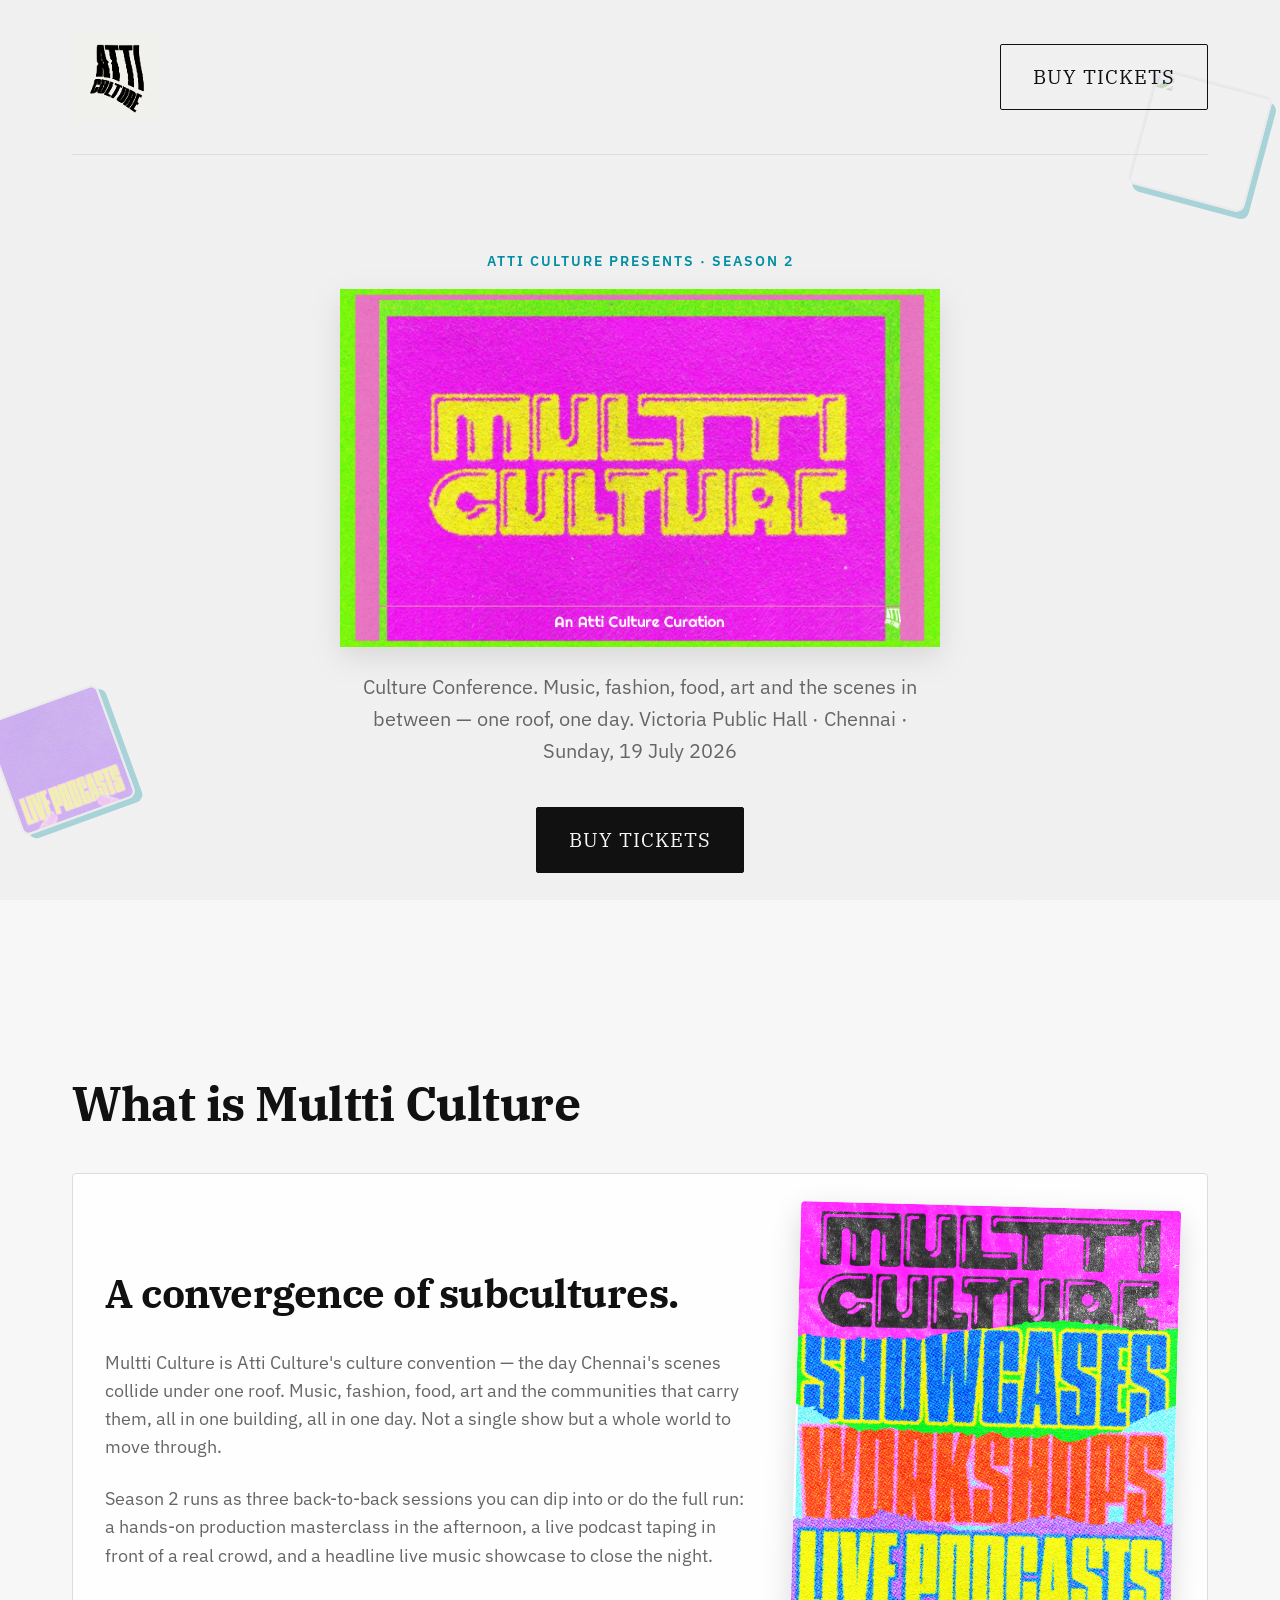
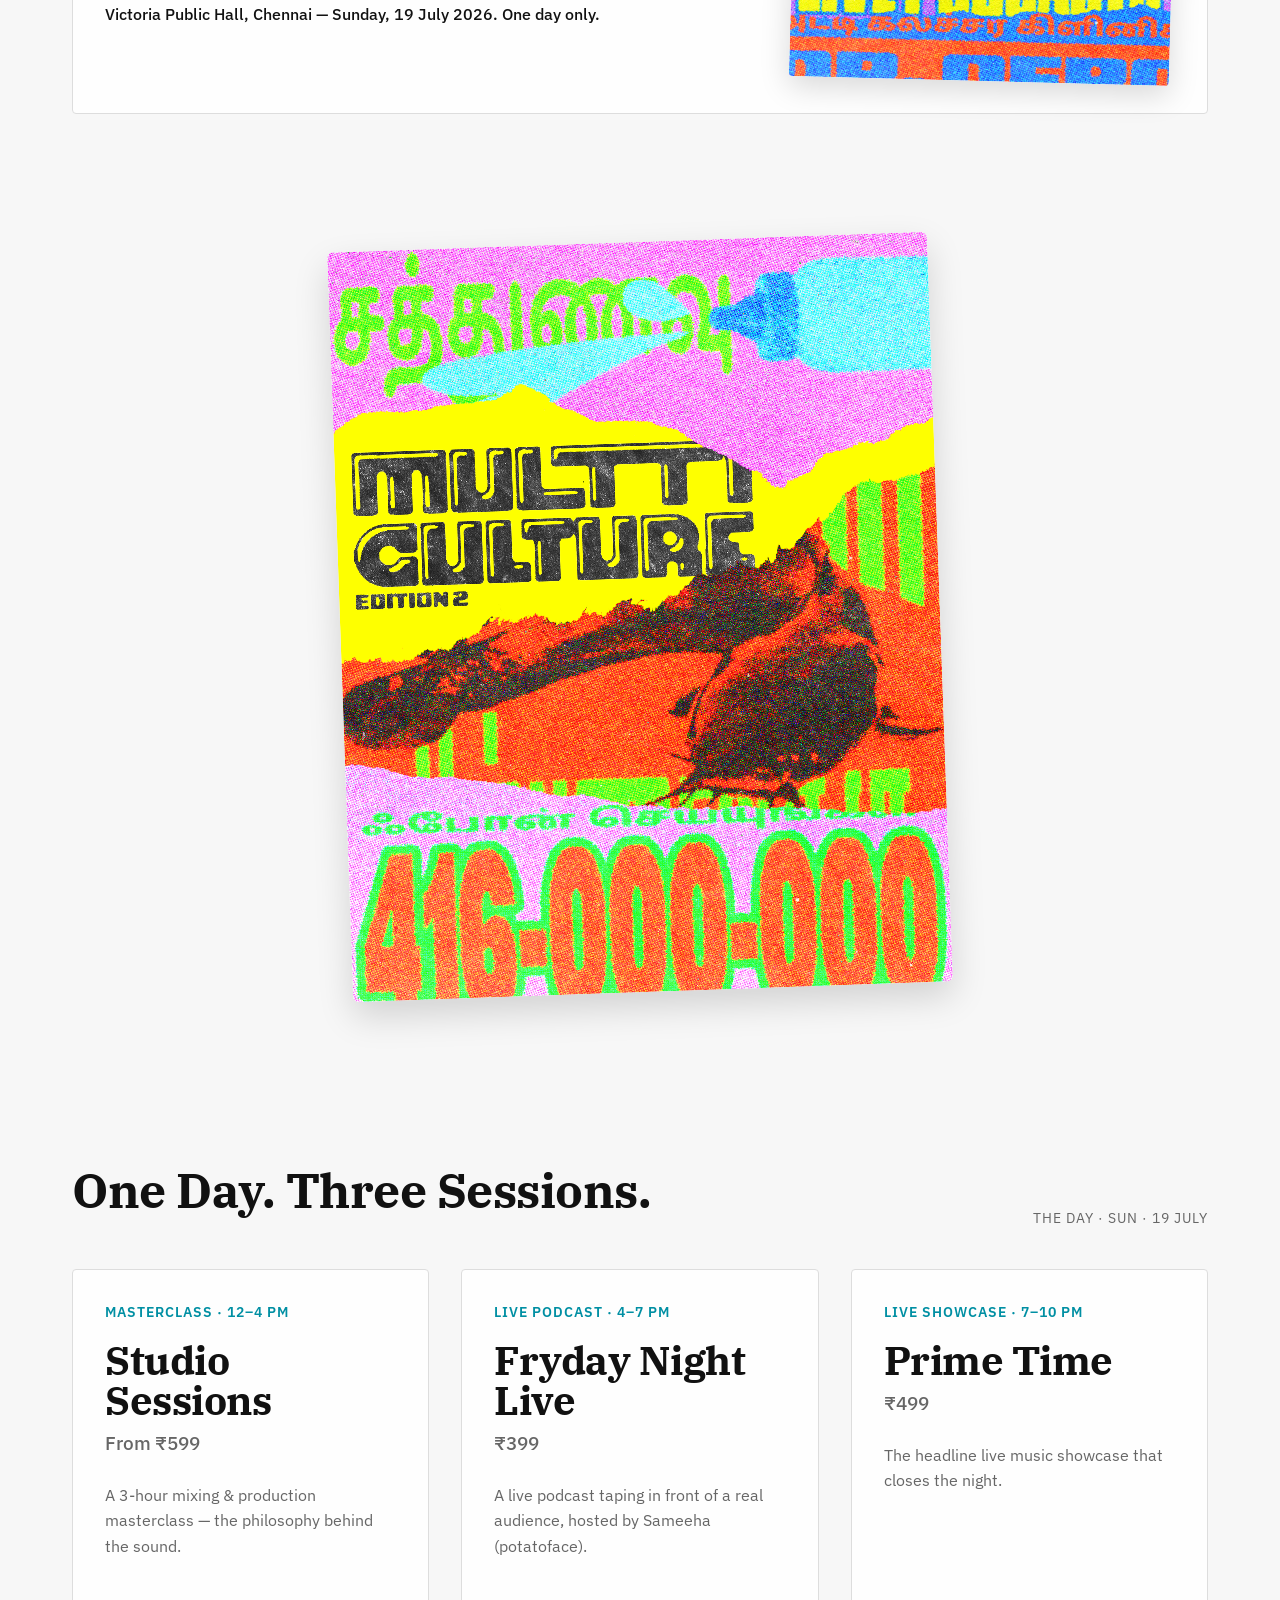
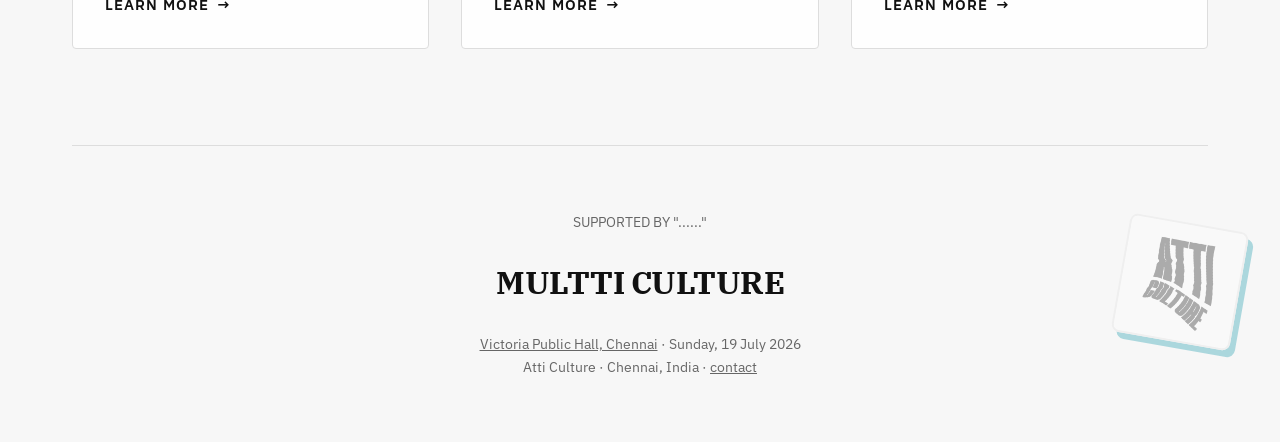
==== index.html @ b4819c25 "Initial commit: Complete Multti Culture site" ====
<!DOCTYPE html>
<html lang="en">
<head>
  <meta charset="UTF-8">
  <meta name="viewport" content="width=device-width, initial-scale=1.0">
  <title>Multti Culture — Victoria Public Hall, Sunday 19 July</title>
  <link rel="stylesheet" href="styles.css">
</head>
<body>
  
  <div class="container">
    <!-- Decorative Stickers -->
    <img src="kelithee.png" class="sticker" style="top: 80px; right: -20px; transform: rotate(15deg);">
    <img src="podcast.png" class="sticker" style="top: 700px; left: -40px; transform: rotate(-20deg);">
    <img src="atti.jpg" class="sticker" style="bottom: 100px; right: 0px; transform: rotate(10deg);">
    
    <header>
      <a href="index.html" class="logo"><img src="atti.jpg" alt="Atti Culture Logo" class="header-logo-img"></a>
      <a href="tickets.html" class="btn btn-outline">Buy Tickets</a>
    </header>

    <section class="hero">
      <div class="label">Atti Culture presents · Season 2</div>
      <img src="logomullti.png" alt="Multti Culture Logo" class="hero-logo">
      <p>Culture Conference. Music, fashion, food, art and the scenes in between — one roof, one day. Victoria Public Hall · Chennai · Sunday, 19 July 2026</p>
      <div>
        <a href="tickets.html" class="btn">Buy Tickets</a>
      </div>
    </section>

    <section>
      <h2 style="font-size: 3rem; margin-bottom: 2rem;">What is Multti Culture</h2>
      <div class="content-block with-poster">
        <div class="content-text">
          <h3 style="font-size: 2.5rem; margin-bottom: 1.5rem;">A convergence of subcultures.</h3>
          <div style="max-width: 800px; color: var(--text-muted);">
            <p style="margin-bottom: 1.5rem; font-size: 1.1rem;">Multti Culture is Atti Culture's culture convention — the day Chennai's scenes collide under one roof. Music, fashion, food, art and the communities that carry them, all in one building, all in one day. Not a single show but a whole world to move through.</p>
            <p style="margin-bottom: 2rem; font-size: 1.1rem;">Season 2 runs as three back-to-back sessions you can dip into or do the full run: a hands-on production masterclass in the afternoon, a live podcast taping in front of a real crowd, and a headline live music showcase to close the night.</p>
            <p style="color: var(--text-main); font-weight: 500;">Victoria Public Hall, Chennai — Sunday, 19 July 2026. One day only.</p>
          </div>
        </div>
        <div class="content-image">
          <img src="multiposter.png" alt="Multti Culture Poster" class="poster-img">
        </div>
      </div>
    </section>

    <!-- Visual Break with poster2 -->
    <section class="visual-break" style="display: flex; justify-content: center; padding: 2rem 0 4rem 0; position: relative;">
      <img src="poster2.png" alt="Multti Culture Vibes" class="poster2-img">
    </section>

    <section>
      <div style="display: flex; justify-content: space-between; align-items: flex-end; margin-bottom: 2.5rem;">
        <h2 style="font-size: 3rem; margin-bottom: 0;">One Day. Three Sessions.</h2>
        <span style="color: var(--text-muted); font-size: 0.9rem; text-transform: uppercase; letter-spacing: 1px;">The day · Sun · 19 July</span>
      </div>
      
      <div class="grid">
        <a href="sessions/studio-sessions.html" class="card session-card">
          <div class="time">Masterclass · 12–4 PM</div>
          <h3>Studio Sessions</h3>
          <div class="price">From ₹599</div>
          <p>A 3-hour mixing & production masterclass — the philosophy behind the sound.</p>
          <div class="link-text">Learn more</div>
        </a>

        <a href="sessions/fryday-night-live.html" class="card session-card">
          <div class="time">Live Podcast · 4–7 PM</div>
          <h3>Fryday Night Live</h3>
          <div class="price">₹399</div>
          <p>A live podcast taping in front of a real audience, hosted by Sameeha (potatoface).</p>
          <div class="link-text">Learn more</div>
        </a>

        <a href="sessions/prime-time.html" class="card session-card">
          <div class="time">Live Showcase · 7–10 PM</div>
          <h3>Prime Time</h3>
          <div class="price">₹499</div>
          <p>The headline live music showcase that closes the night.</p>
          <div class="link-text">Learn more</div>
        </a>
      </div>
    </section>

    <footer>
      <p>SUPPORTED BY "......"</p>
      <h2>MULTTI CULTURE</h2>
      <p><a href="https://maps.app.goo.gl/ZxgMR3MNEGGQnphd8?g_st=aw" target="_blank" rel="noopener noreferrer" style="color: inherit; text-decoration: underline;">Victoria Public Hall, Chennai</a> · Sunday, 19 July 2026</p>
      <p>Atti Culture · Chennai, India · <a href="mailto:rohith.abraham@gmail.com" style="text-decoration: underline;">contact</a></p>
    </footer>
  </div>

</body>
</html>
---- styles.css ----
@import url('https://fonts.googleapis.com/css2?family=IBM+Plex+Sans:wght@400;500;600;700;800&family=IBM+Plex+Serif:wght@400;500;600;700&display=swap');

:root {
  --bg-color: #f7f7f7;
  --bg-card: rgba(255, 255, 255, 0.85);
  --text-main: #111111;
  --text-muted: #666666;
  --border-color: #dddddd;
  --border-hover: #aaaaaa;
  
  --accent-primary: #e63e00;
  --accent-secondary: #008fa3;
  /* Use the uploaded background image (placed at project root as `bg.png`) */
  --bg-texture: 'bg.png';
  
  --font-header: 'IBM Plex Serif', serif;
  --font-body: 'IBM Plex Sans', sans-serif;
}

* {
  margin: 0;
  padding: 0;
  box-sizing: border-box;
}

body {
  background-color: var(--bg-color);
  color: var(--text-main);
  font-family: var(--font-body);
  font-weight: 400;
  line-height: 1.6;
  -webkit-font-smoothing: antialiased;
    /* textured site-wide background with a light color blend for readability
      Uses the `bg.png` file you added at the project root */
    background-image: linear-gradient(rgba(247,247,247,0.85), rgba(247,247,247,0.85)), url('bg.png');
    background-size: cover;
    background-position: center center;
    background-attachment: fixed;
    background-repeat: no-repeat;
    /* multiply blending so dark details of texture show subtly behind content */
    background-blend-mode: multiply;
}

a {
  color: inherit;
  text-decoration: none;
  transition: color 0.2s ease;
}

a:hover {
  color: var(--text-muted);
}

@keyframes text-glitch {
  0%, 100% { text-shadow: none; }
  33% { text-shadow: 2px 2px 0px rgba(230, 62, 0, 0.3); }
  66% { text-shadow: -2px -2px 0px rgba(0, 143, 163, 0.3); }
}

h1, h2, h3, h4, h5, h6 {
  font-family: var(--font-header);
  font-weight: 700;
  letter-spacing: -0.5px;
  text-transform: none;
  margin-bottom: 0.5rem;
  animation: text-glitch 4s infinite ease-in-out;
}

/* Layout Utilities */
.container {
  max-width: 1200px;
  margin: 0 auto;
  padding: 0 2rem;
  position: relative;
}

section {
  padding: 6rem 0;
}

/* Crisp Card Style */
.card {
  background: var(--bg-card);
  border: 1px solid var(--border-color);
  border-radius: 4px;
  padding: 2rem;
  transition: all 0.3s cubic-bezier(0.175, 0.885, 0.32, 1.275);
}

.card:hover {
  border-color: var(--accent-primary);
  transform: translateY(-6px) rotate(1.5deg);
  box-shadow: -4px 4px 0px var(--accent-secondary), 4px -4px 0px rgba(230, 62, 0, 0.5);
}

/* Buttons */
@keyframes funky-wobble {
  0%, 100% { transform: rotate(0deg) scale(1); }
  25% { transform: rotate(-2deg) scale(1.02); }
  75% { transform: rotate(2deg) scale(1.02); }
}

.btn {
  display: inline-block;
  padding: 1rem 2rem;
  font-family: var(--font-header);
  font-size: 1.25rem;
  color: var(--bg-color);
  background: var(--text-main);
  border: 1px solid var(--text-main);
  border-radius: 2px;
  cursor: pointer;
  text-transform: uppercase;
  letter-spacing: 1px;
  transition: all 0.3s cubic-bezier(0.175, 0.885, 0.32, 1.275);
  animation: funky-wobble 4s infinite ease-in-out;
}

.btn:hover {
  background: transparent;
  color: var(--text-main);
}

.btn-outline {
  background: transparent;
  color: var(--text-main);
}

.btn-outline:hover {
  background: var(--text-main);
  color: var(--bg-color);
}

/* Header / Nav */
header {
  padding: 2rem 0;
  display: flex;
  justify-content: space-between;
  align-items: center;
  border-bottom: 1px solid var(--border-color);
}

.logo {
  display: inline-block;
  transition: transform 0.3s cubic-bezier(0.175, 0.885, 0.32, 1.275);
}

.logo:hover {
  transform: scale(1.05) rotate(-2deg);
}

.header-logo-img {
  height: 90px;
  width: auto;
  display: block;
  mix-blend-mode: multiply;
  filter: contrast(1.1) sepia(0.2) hue-rotate(-5deg);
  border-radius: 4px;
}

/* Hero Section */
.hero {
  min-height: 70vh;
  display: flex;
  flex-direction: column;
  justify-content: center;
  align-items: center;
  text-align: center;
}

.hero .label {
  color: var(--accent-secondary);
  font-family: var(--font-body);
  font-weight: 600;
  font-size: 0.85rem;
  text-transform: uppercase;
  letter-spacing: 2px;
  margin-bottom: 1rem;
}

@keyframes float {
  0% { transform: translateY(0px); }
  50% { transform: translateY(-12px); }
  100% { transform: translateY(0px); }
}

.hero-logo {
  max-width: 100%;
  width: 600px;
  height: auto;
  margin-bottom: 1.5rem;
  animation: float 4s ease-in-out infinite;
  filter: drop-shadow(0 10px 15px rgba(0, 0, 0, 0.1));
}

.hero p {
  font-size: 1.25rem;
  color: var(--text-muted);
  max-width: 600px;
  margin-bottom: 2.5rem;
}

/* Grid Layouts */
.grid {
  display: grid;
  grid-template-columns: repeat(auto-fit, minmax(320px, 1fr));
  gap: 2rem;
}

/* Session Cards */
.session-card {
  display: flex;
  flex-direction: column;
  height: 100%;
}

.session-card .time {
  font-size: 0.85rem;
  font-weight: 600;
  color: var(--accent-secondary);
  margin-bottom: 1rem;
  text-transform: uppercase;
  letter-spacing: 1px;
}

.session-card h3 {
  font-size: 2.5rem;
  line-height: 1;
}

.session-card .price {
  font-size: 1.2rem;
  font-weight: 500;
  margin-bottom: 1.5rem;
  color: var(--text-muted);
}

.session-card p {
  color: var(--text-muted);
  margin-bottom: 2rem;
  flex-grow: 1;
}

.link-text {
  color: var(--text-main);
  font-weight: 600;
  font-size: 0.95rem;
  text-transform: uppercase;
  letter-spacing: 1px;
  display: flex;
  align-items: center;
  gap: 0.5rem;
}

.link-text::after {
  content: '→';
  transition: transform 0.2s ease;
}

.session-card:hover .link-text::after {
  transform: translateX(4px);
}

/* Forms */
.form-group {
  margin-bottom: 1.5rem;
}

.form-group label {
  display: block;
  margin-bottom: 0.5rem;
  font-size: 0.9rem;
  font-weight: 500;
  color: var(--text-muted);
}

.form-group input {
  width: 100%;
  padding: 1rem;
  background: var(--bg-color);
  border: 1px solid var(--border-color);
  border-radius: 2px;
  color: var(--text-main);
  font-family: var(--font-body);
}

.form-group input:focus {
  outline: none;
  border-color: var(--text-main);
}

.ticket-option {
  cursor: pointer;
}

.ticket-option.selected {
  border-color: var(--accent-primary);
  background: rgba(255, 69, 0, 0.05);
}

/* General Layout Blocks */
.content-block {
  background: var(--bg-card);
  border: 1px solid var(--border-color);
  padding: 2rem;
  border-radius: 4px;
}

.content-block.with-poster {
  display: flex;
  flex-direction: column;
  gap: 2rem;
}

@media (min-width: 768px) {
  .content-block.with-poster {
    flex-direction: row;
    align-items: center;
    gap: 3rem;
  }
}

.content-text {
  flex: 1;
}

.content-image {
  flex-shrink: 0;
  display: flex;
  justify-content: center;
  align-items: center;
}

.poster-img {
  width: 100%;
  max-width: 380px;
  border-radius: 4px;
  box-shadow: 0 10px 30px rgba(0,0,0,0.15);
  transform: rotate(1.5deg);
  transition: transform 0.3s ease, box-shadow 0.3s ease;
}

.poster-img:hover {
  transform: rotate(0deg) scale(1.02);
  box-shadow: 0 15px 40px rgba(0,0,0,0.2);
}

.poster2-img {
  width: 100%;
  max-width: 600px;
  border-radius: 6px;
  box-shadow: 0 15px 35px rgba(0,0,0,0.15);
  transform: rotate(-2deg);
  transition: transform 0.4s cubic-bezier(0.175, 0.885, 0.32, 1.275), box-shadow 0.4s ease;
  z-index: 10;
}

.poster2-img:hover {
  transform: rotate(1deg) scale(1.04);
  box-shadow: 0 25px 50px rgba(0,0,0,0.25);
}

/* Footer */
footer {
  padding: 4rem 0;
  border-top: 1px solid var(--border-color);
  color: var(--text-muted);
  font-size: 0.9rem;
  text-align: center;
}

footer h2 {
  font-size: 2rem;
  color: var(--text-main);
  margin: 1.5rem 0;
}

/* Decorative Stickers */
.sticker {
  position: absolute;
  width: 120px;
  height: 120px;
  object-fit: cover;
  border: 2px solid var(--border-color);
  box-shadow: 6px 6px 0 var(--accent-secondary);
  border-radius: 8px;
  z-index: -1;
  opacity: 0.3;
  transition: all 0.3s cubic-bezier(0.175, 0.885, 0.32, 1.275);
  pointer-events: auto;
}

.sticker:hover {
  transform: scale(1.15) rotate(0deg) !important;
  opacity: 1;
  box-shadow: 10px 10px 0 var(--accent-primary);
  z-index: 50;
  border-color: var(--accent-primary);
}
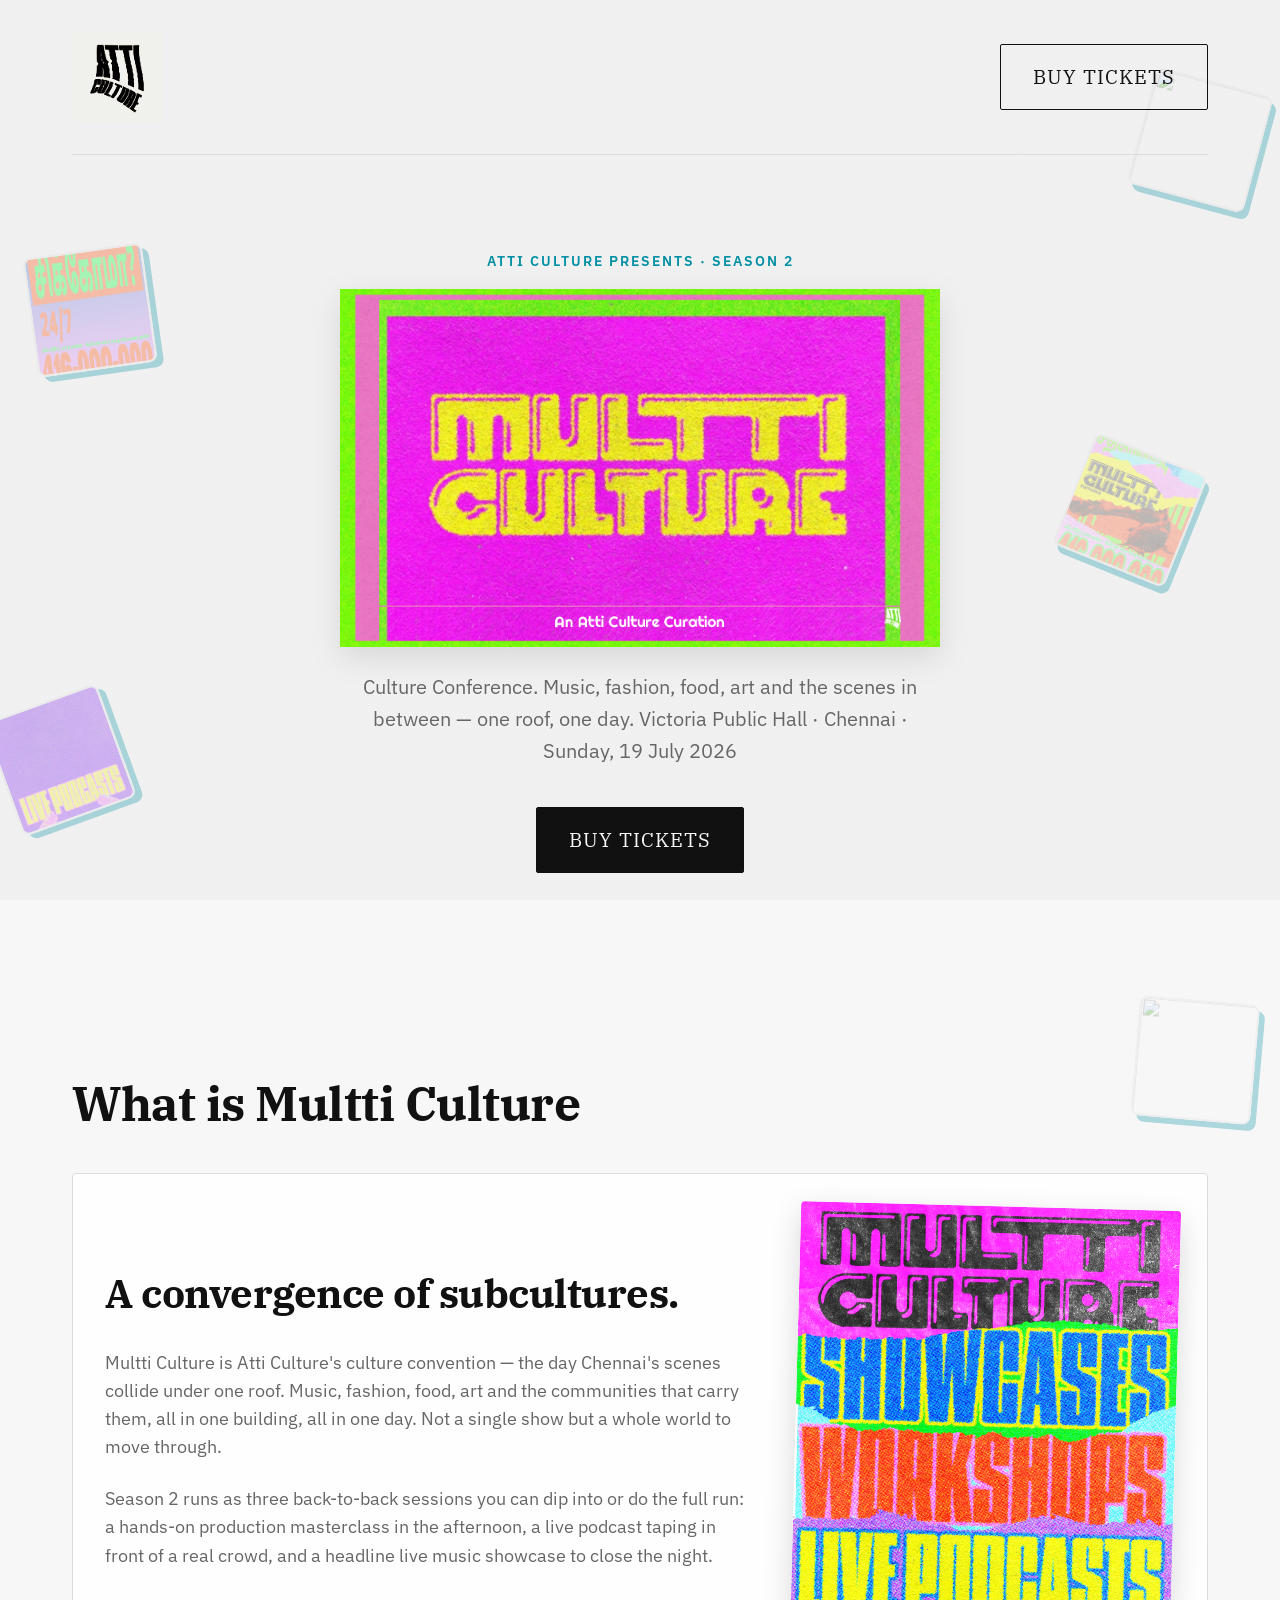
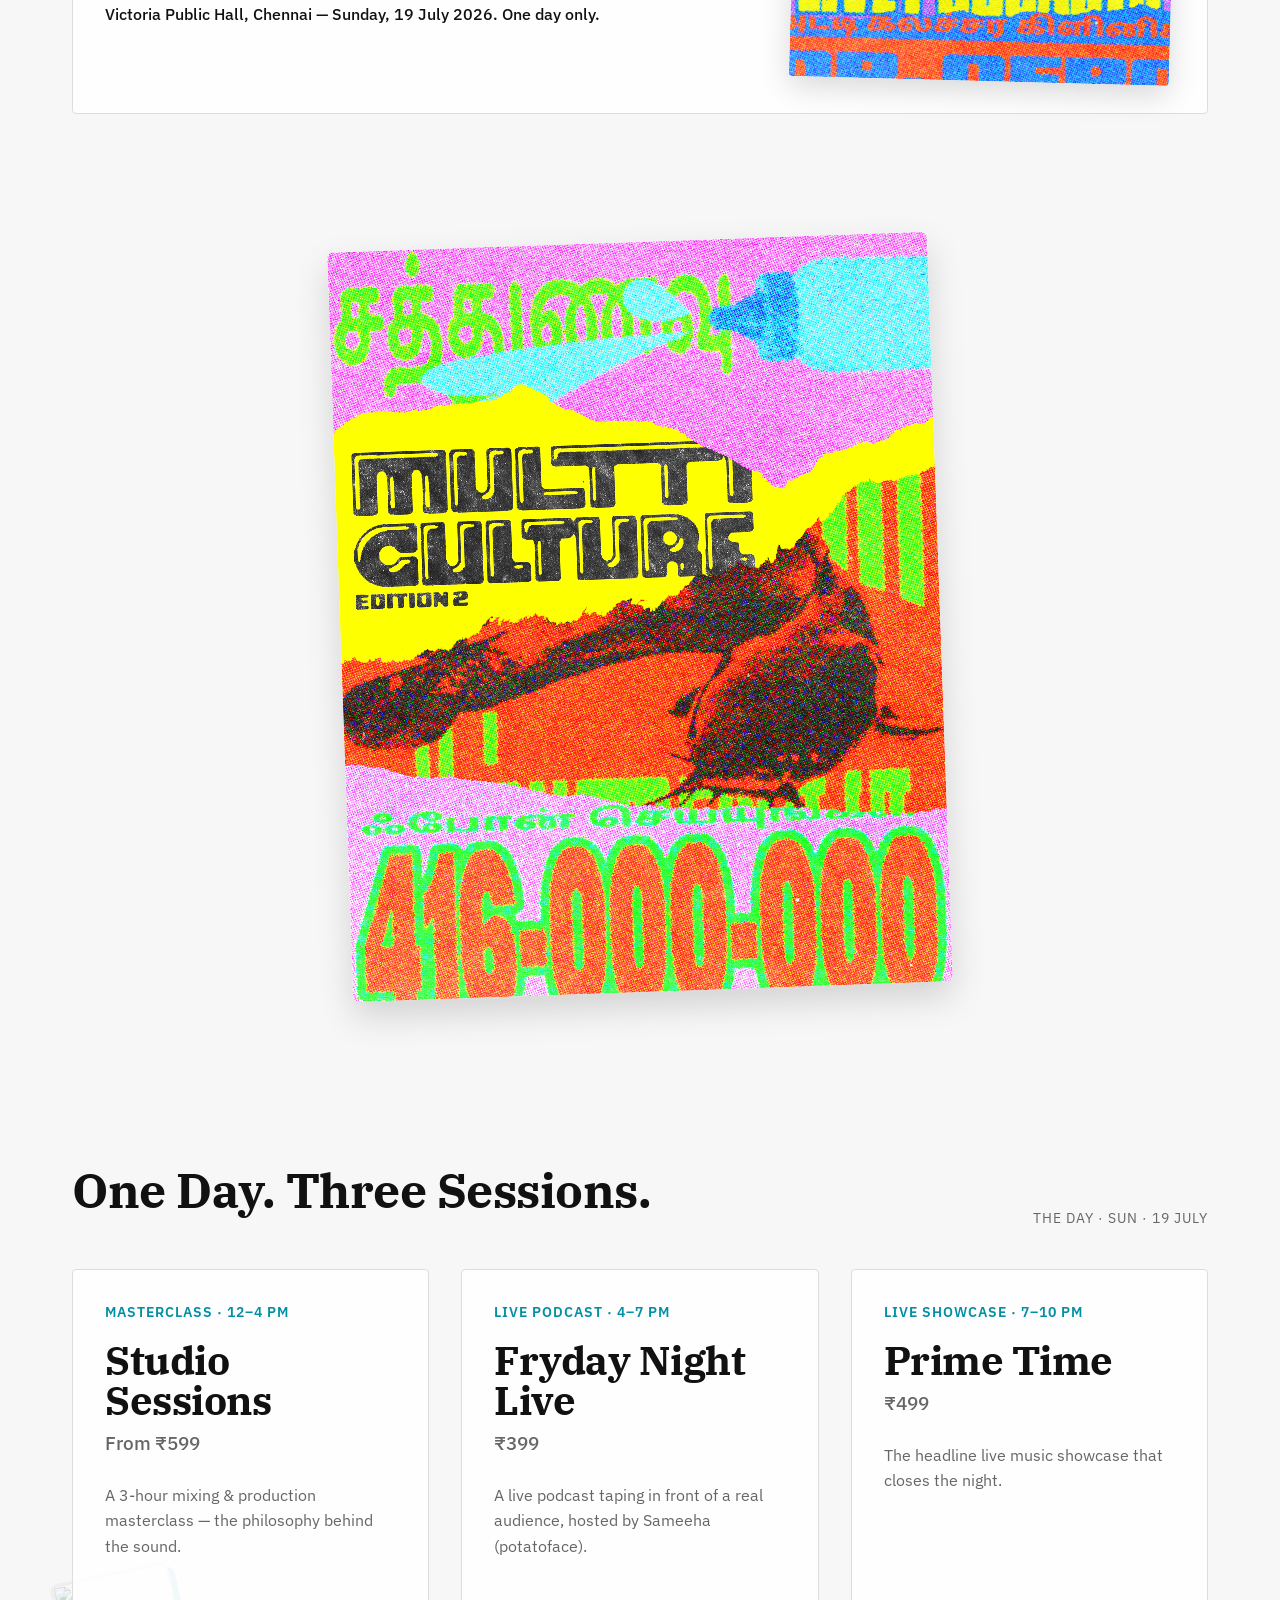
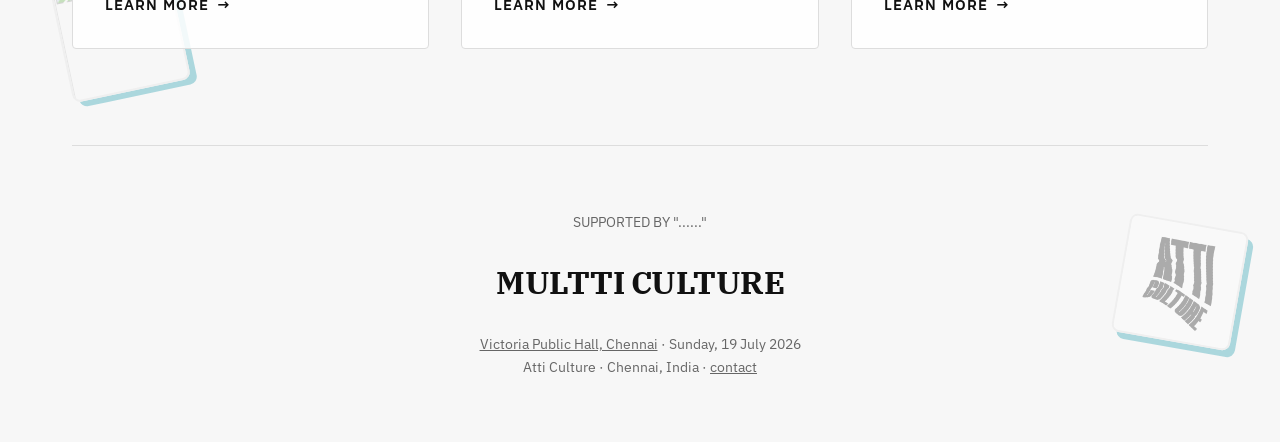
==== commit e53c765b: "Increase frequency of decorative stickers across all pages" ====
--- a/index.html
+++ b/index.html
@@ -11,7 +11,11 @@
   <div class="container">
     <!-- Decorative Stickers -->
     <img src="kelithee.png" class="sticker" style="top: 80px; right: -20px; transform: rotate(15deg);">
+    <img src="explore.png" class="sticker" style="top: 250px; left: -10px; transform: rotate(-8deg);">
+    <img src="poster2.png" class="sticker" style="top: 450px; right: 50px; transform: rotate(22deg);">
     <img src="podcast.png" class="sticker" style="top: 700px; left: -40px; transform: rotate(-20deg);">
+    <img src="workshops.png" class="sticker" style="top: 1000px; right: -15px; transform: rotate(5deg);">
+    <img src="ofro.png" class="sticker" style="bottom: 350px; left: 20px; transform: rotate(-12deg);">
     <img src="atti.jpg" class="sticker" style="bottom: 100px; right: 0px; transform: rotate(10deg);">
     
     <header>
--- a/styles.css
+++ b/styles.css
@@ -397,3 +397,71 @@
   z-index: 50;
   border-color: var(--accent-primary);
 }
+
+/* Mobile Responsiveness */
+@media (max-width: 768px) {
+  body, .container {
+    overflow-x: hidden;
+  }
+  
+  .container {
+    padding: 0 1rem;
+  }
+  
+  section {
+    padding: 3rem 0;
+  }
+  
+  .header-logo-img {
+    height: 60px;
+  }
+  
+  .hero-logo {
+    width: 90%;
+  }
+  
+  /* Override inline heading sizes for mobile */
+  h2[style] {
+    font-size: 2.2rem !important;
+  }
+  h3[style] {
+    font-size: 1.8rem !important;
+  }
+  
+  /* Fix hardcoded inline flex layouts (Host blocks) */
+  div[style*="display: flex"][style*="gap: 2rem"] {
+    flex-direction: column !important;
+    text-align: center !important;
+    gap: 1.5rem !important;
+  }
+  
+  /* Fix DR OFRO Banner */
+  div[style*="padding: 4rem 3rem"] {
+    padding: 2rem 1.5rem !important;
+    background-position: center !important;
+  }
+  div[style*="font-size: 5rem"] {
+    font-size: 2.8rem !important;
+    bottom: -20px !important;
+    right: 10px !important;
+  }
+  
+  /* Scale down stickers */
+  .sticker {
+    width: 60px !important;
+    height: 60px !important;
+    box-shadow: 3px 3px 0 var(--accent-secondary) !important;
+  }
+  
+  .sticker:hover {
+    box-shadow: 5px 5px 0 var(--accent-primary) !important;
+  }
+  
+  /* Adjust grids for smaller phones */
+  .grid {
+    grid-template-columns: 1fr;
+  }
+  div[style*="grid-template-columns: 1fr 1fr"] {
+    grid-template-columns: 1fr !important;
+  }
+}
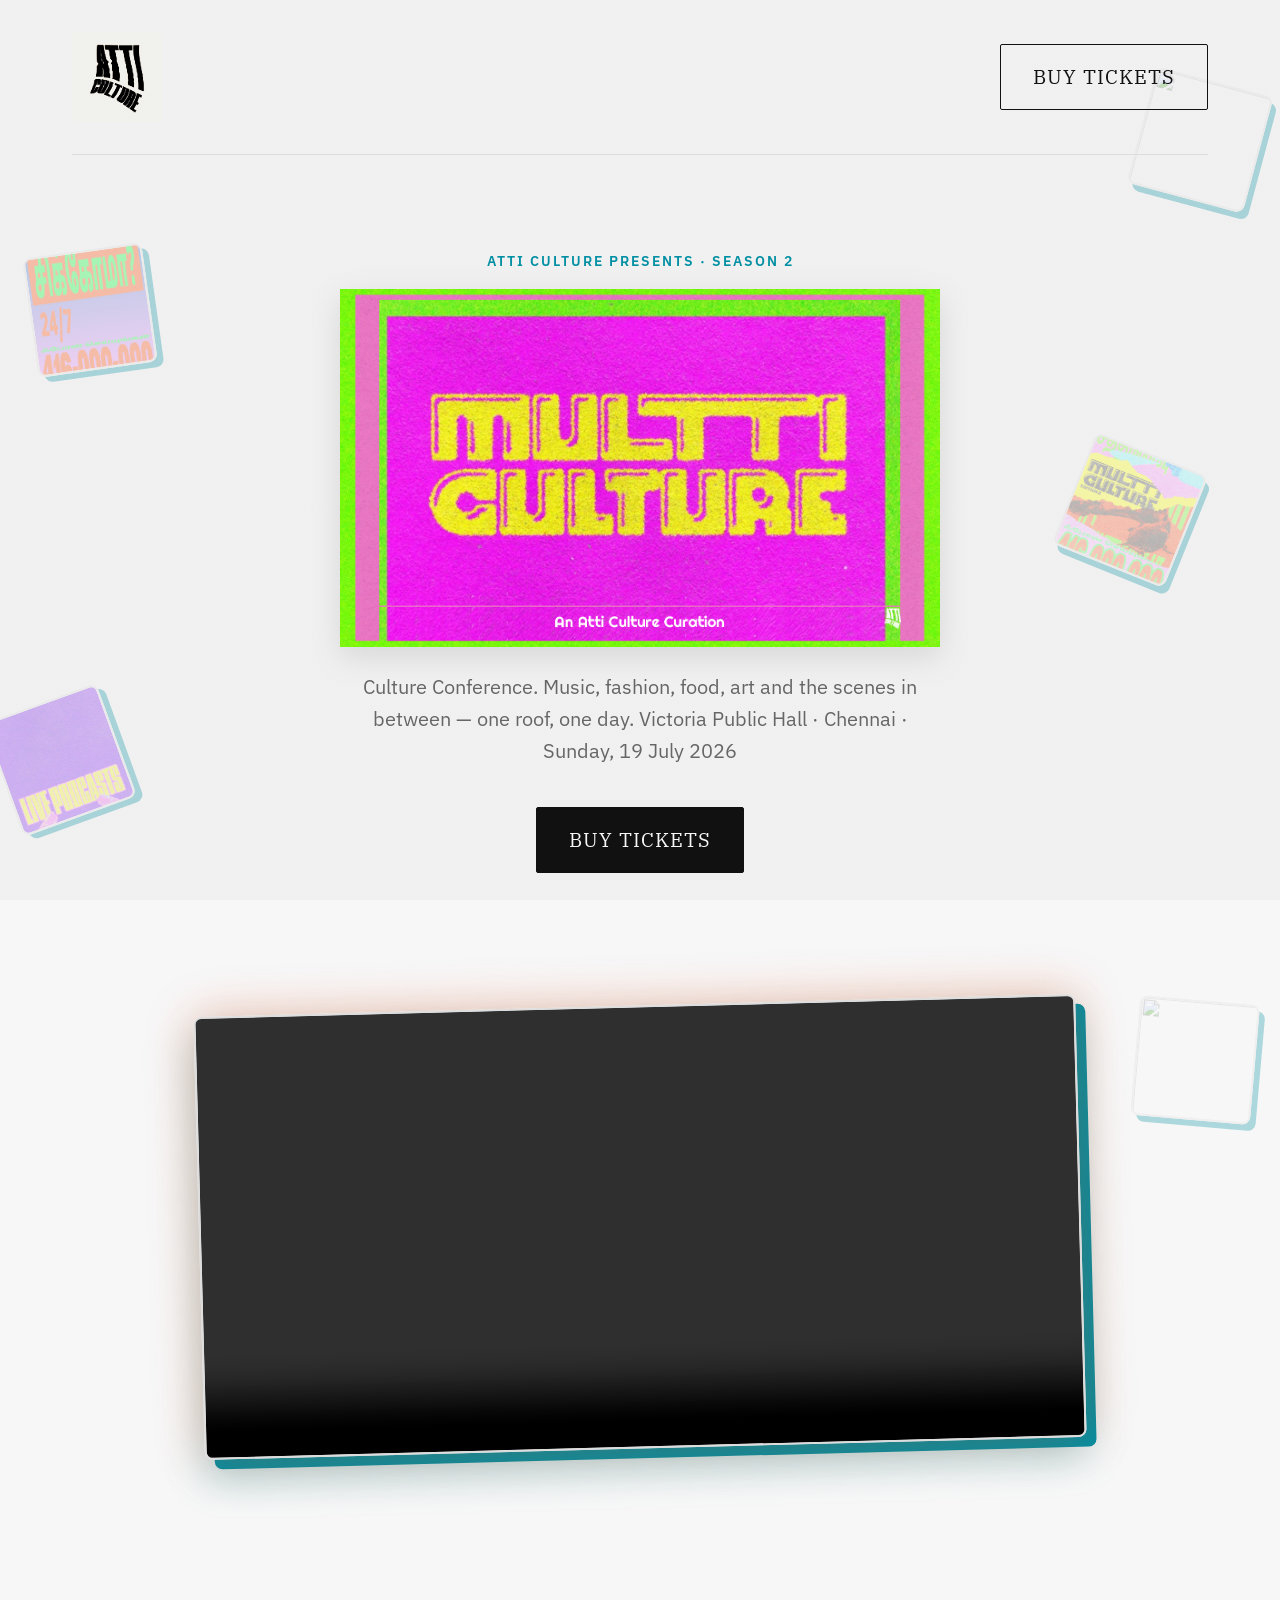
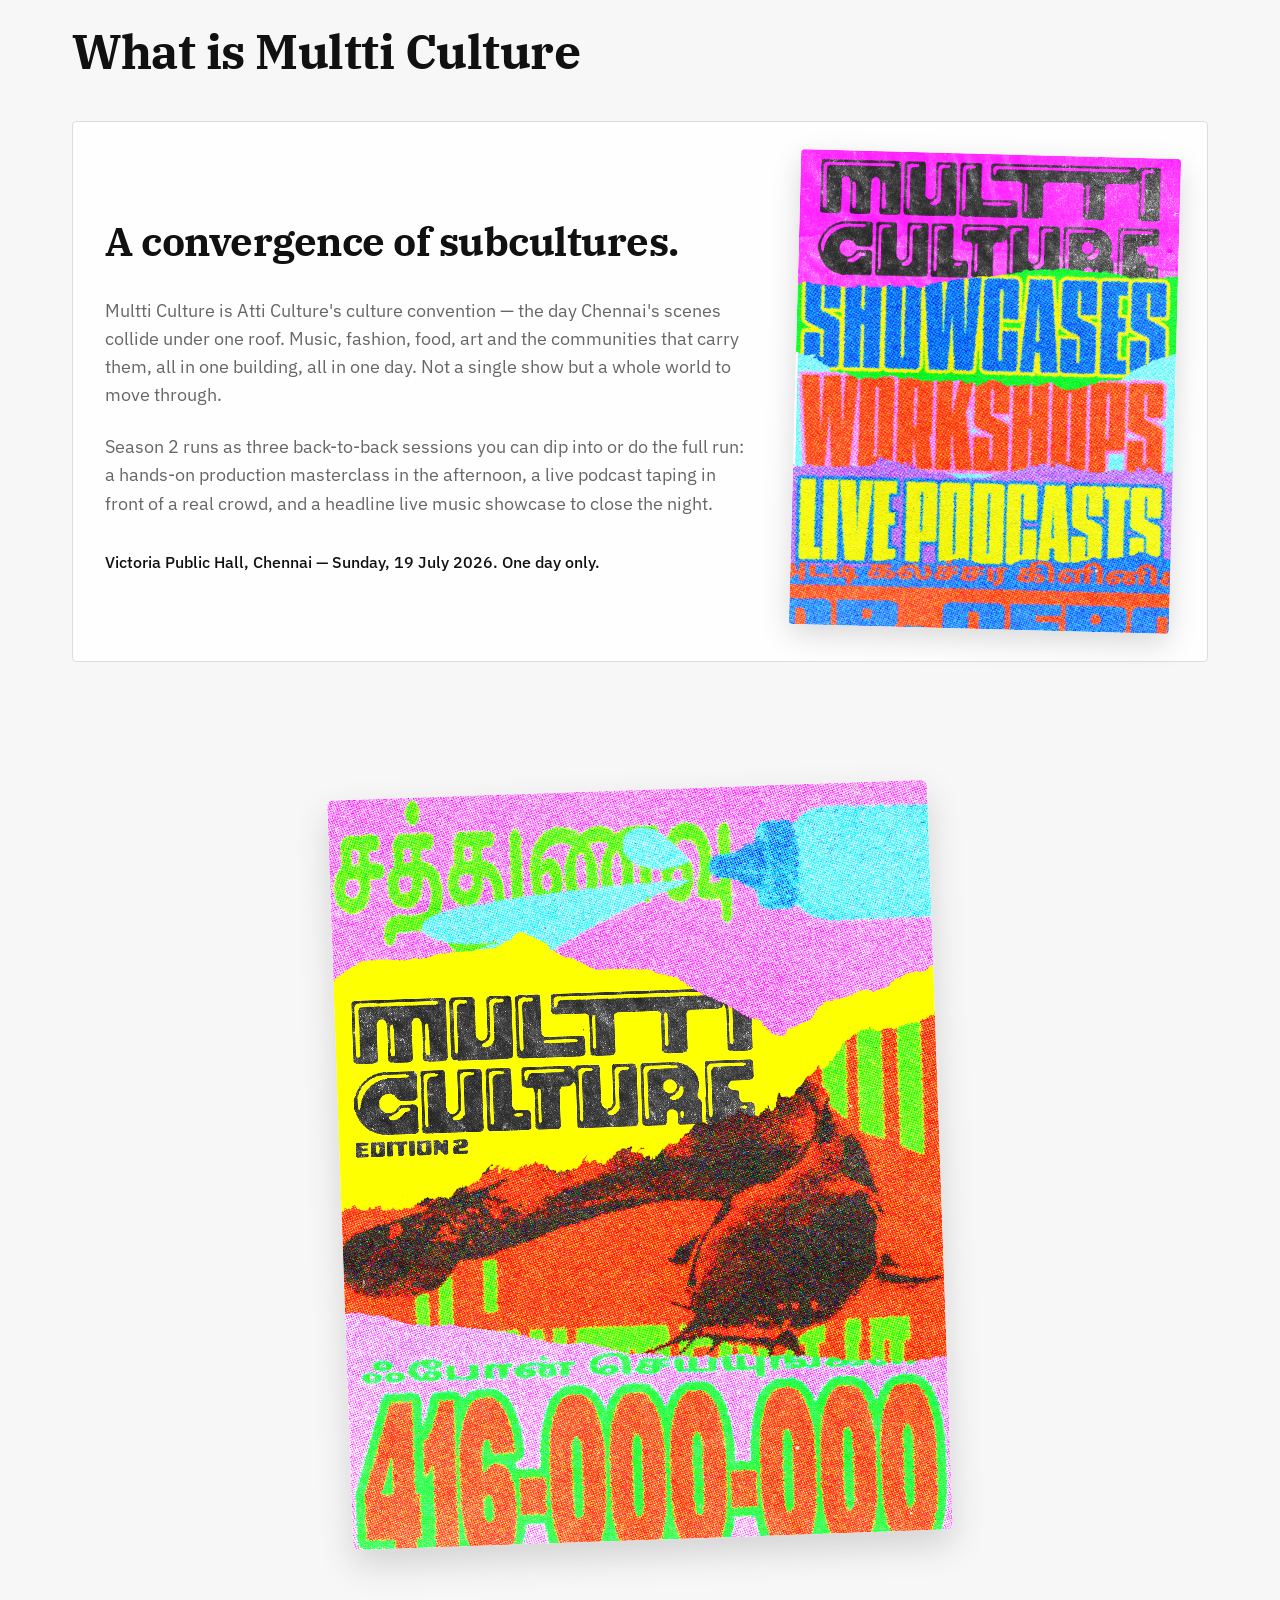
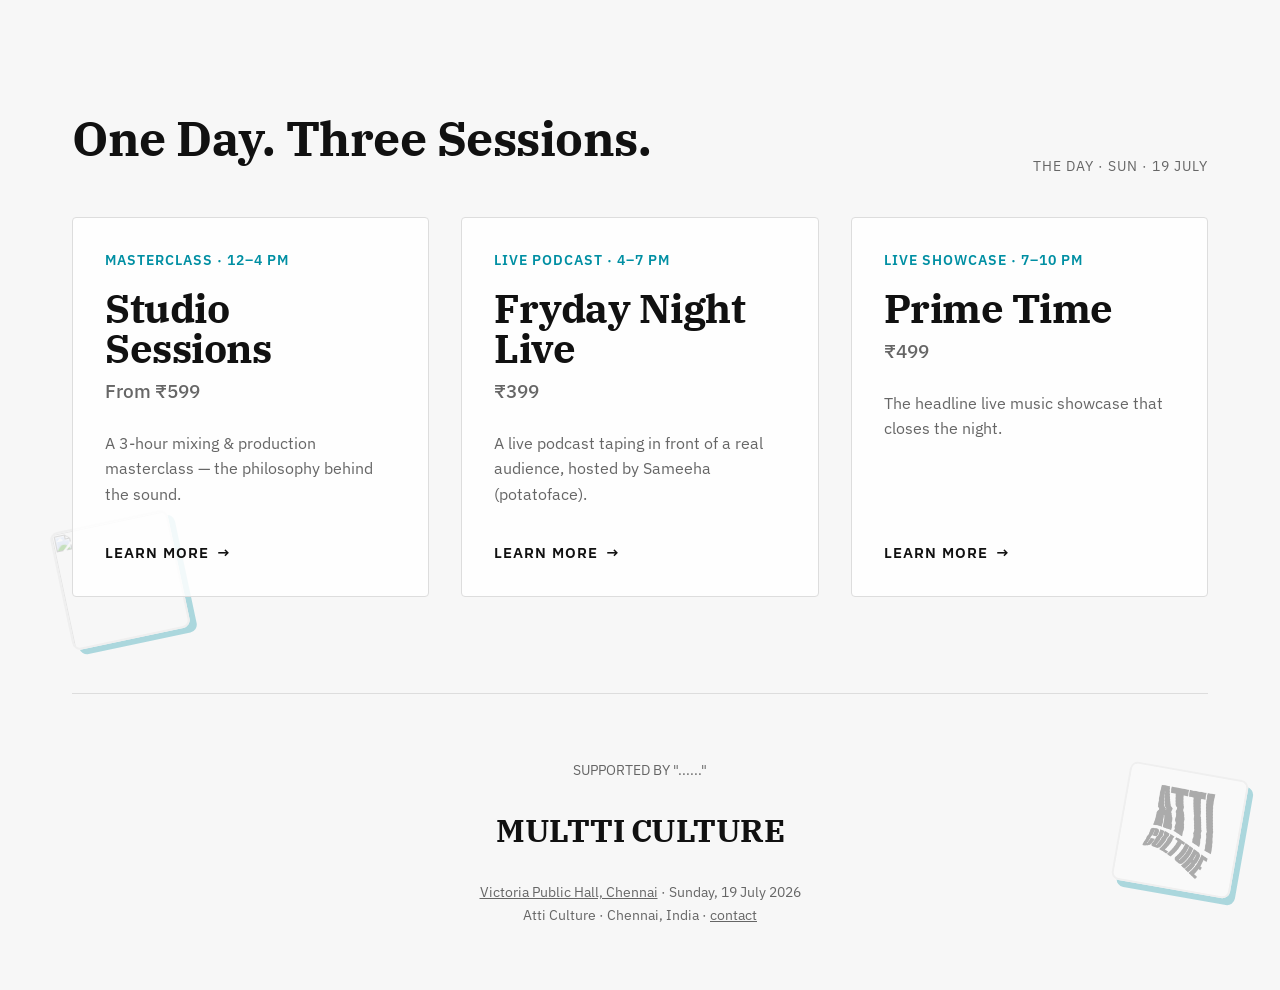
==== commit 3848bdca: "Add responsive autoplaying teaser video with custom styling to homepage" ====
--- a/index.html
+++ b/index.html
@@ -19,7 +19,7 @@
     <img src="atti.jpg" class="sticker" style="bottom: 100px; right: 0px; transform: rotate(10deg);">
     
     <header>
-      <a href="index.html" class="logo"><img src="atti.jpg" alt="Atti Culture Logo" class="header-logo-img"></a>
+      <a href="https://www.youtube.com/@AttiCulture" target="_blank" rel="noopener noreferrer" class="logo"><img src="atti.jpg" alt="Atti Culture Logo" class="header-logo-img"></a>
       <a href="tickets.html" class="btn btn-outline">Buy Tickets</a>
     </header>
 
@@ -29,6 +29,14 @@
       <p>Culture Conference. Music, fashion, food, art and the scenes in between — one roof, one day. Victoria Public Hall · Chennai · Sunday, 19 July 2026</p>
       <div>
         <a href="tickets.html" class="btn">Buy Tickets</a>
+      </div>
+    </section>
+
+    <!-- Teaser Video Section -->
+    <section style="padding: 2rem 0 4rem 0;">
+      <div class="video-wrapper">
+        <!-- Autoplay muted by default, but controls allow user to unmute and manage playback -->
+        <video src="teaser.mp4" autoplay loop muted controls playsinline controlsList="nodownload" class="teaser-video"></video>
       </div>
     </section>
 
--- a/styles.css
+++ b/styles.css
@@ -376,6 +376,22 @@
 }
 
 /* Decorative Stickers */
+@keyframes float-1 {
+  0% { margin-top: 0px; margin-left: 0px; }
+  50% { margin-top: -50px; margin-left: 40px; }
+  100% { margin-top: 30px; margin-left: -20px; }
+}
+@keyframes float-2 {
+  0% { margin-top: 0px; margin-left: 0px; }
+  50% { margin-top: 40px; margin-left: -50px; }
+  100% { margin-top: -30px; margin-left: 30px; }
+}
+@keyframes float-3 {
+  0% { margin-top: 0px; margin-left: 0px; }
+  50% { margin-top: 60px; margin-left: 60px; }
+  100% { margin-top: -40px; margin-left: -20px; }
+}
+
 .sticker {
   position: absolute;
   width: 120px;
@@ -388,6 +404,17 @@
   opacity: 0.3;
   transition: all 0.3s cubic-bezier(0.175, 0.885, 0.32, 1.275);
   pointer-events: auto;
+  animation: float-1 20s infinite ease-in-out alternate;
+}
+
+.sticker:nth-child(even) {
+  animation-name: float-2;
+  animation-duration: 25s;
+}
+
+.sticker:nth-child(3n) {
+  animation-name: float-3;
+  animation-duration: 18s;
 }
 
 .sticker:hover {
@@ -396,6 +423,36 @@
   box-shadow: 10px 10px 0 var(--accent-primary);
   z-index: 50;
   border-color: var(--accent-primary);
+  animation-play-state: paused;
+}
+
+/* Teaser Video Wrapper */
+.video-wrapper {
+  max-width: 900px;
+  width: 90%;
+  margin: 0 auto;
+  border-radius: 8px;
+  border: 2px solid var(--border-color);
+  box-shadow: 0 0 50px rgba(230, 62, 0, 0.3), 0 20px 40px rgba(0, 143, 163, 0.3), 10px 10px 0 var(--accent-secondary);
+  overflow: hidden;
+  transform: rotate(-1.5deg) scale(0.98);
+  transition: transform 0.5s cubic-bezier(0.175, 0.885, 0.32, 1.275), box-shadow 0.5s ease;
+  position: relative;
+  z-index: 10;
+}
+
+.video-wrapper:hover {
+  transform: rotate(0deg) scale(1.02);
+  box-shadow: 0 0 70px rgba(230, 62, 0, 0.5), 0 30px 50px rgba(0, 143, 163, 0.5), 15px 15px 0 var(--accent-primary);
+  border-color: var(--accent-primary);
+}
+
+.teaser-video {
+  width: 100%;
+  height: auto;
+  display: block;
+  filter: contrast(1.05) saturate(1.1);
+  background: #000;
 }
 
 /* Mobile Responsiveness */
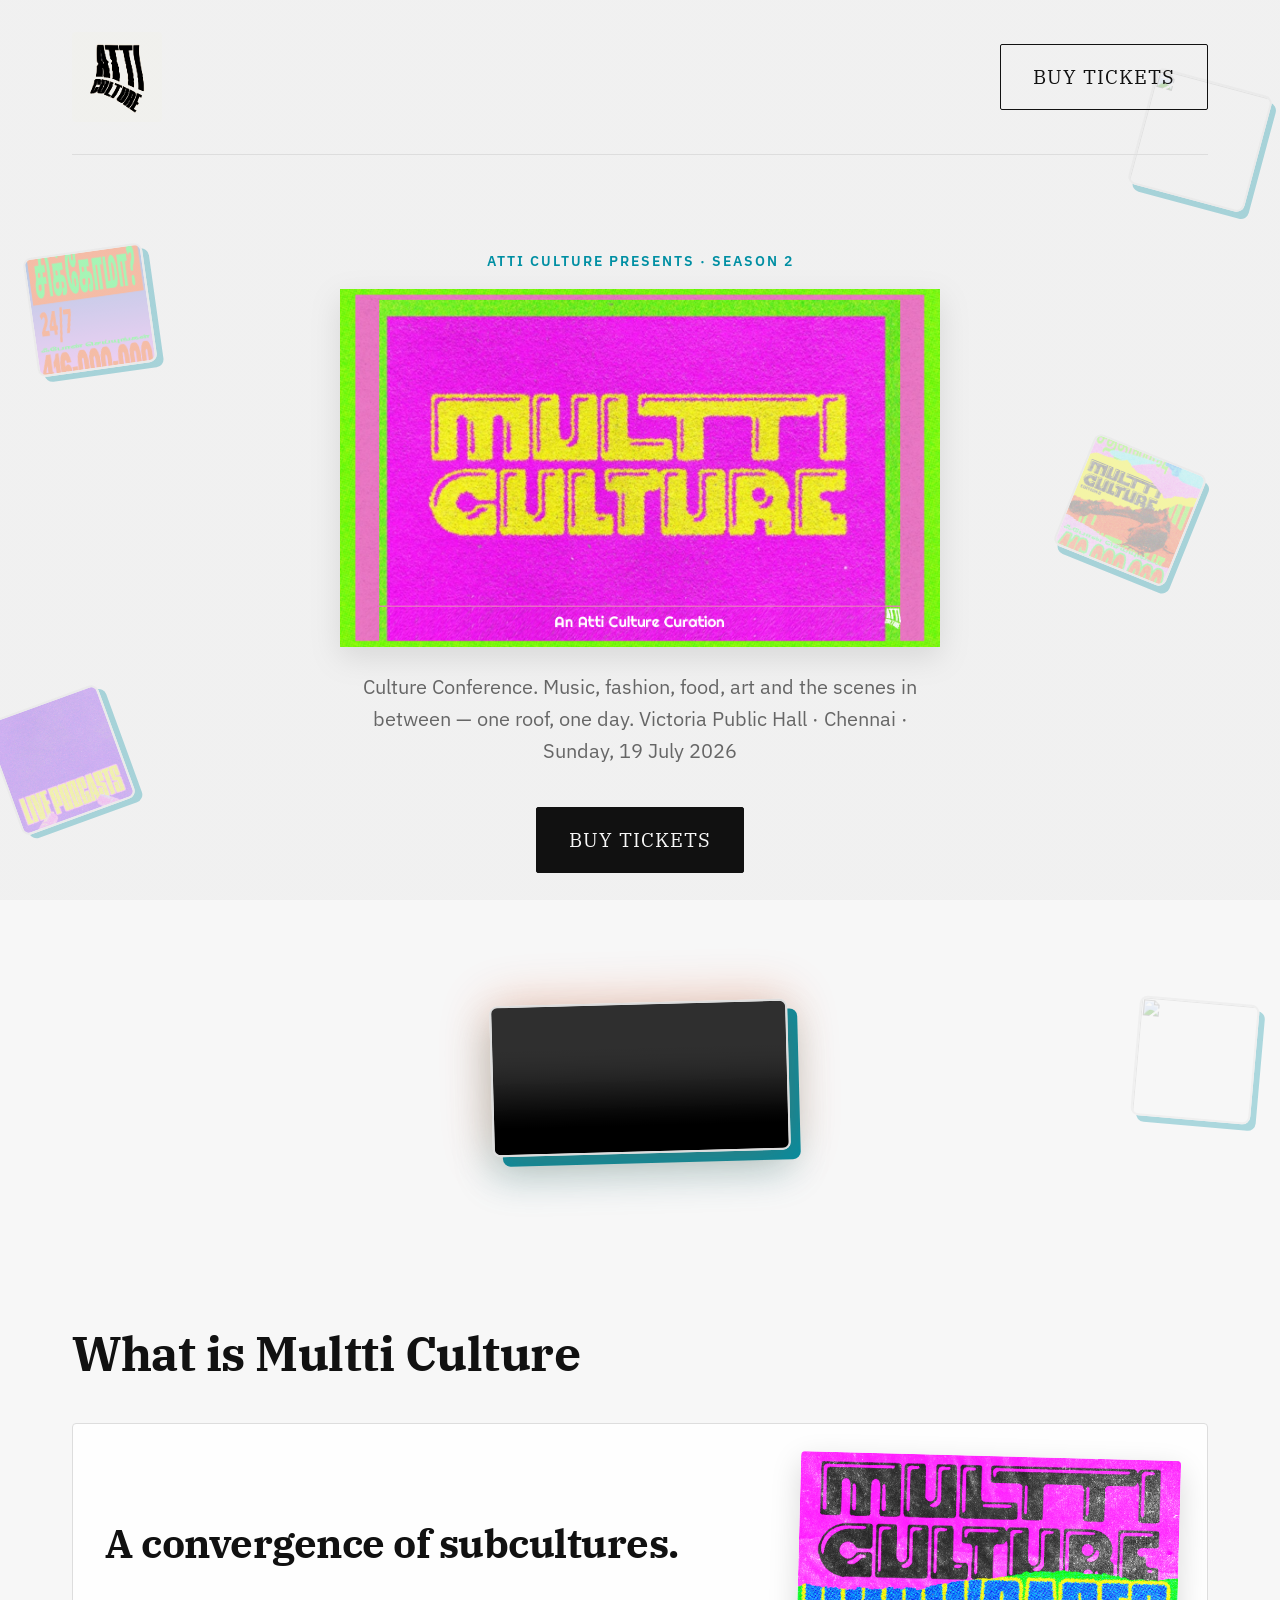
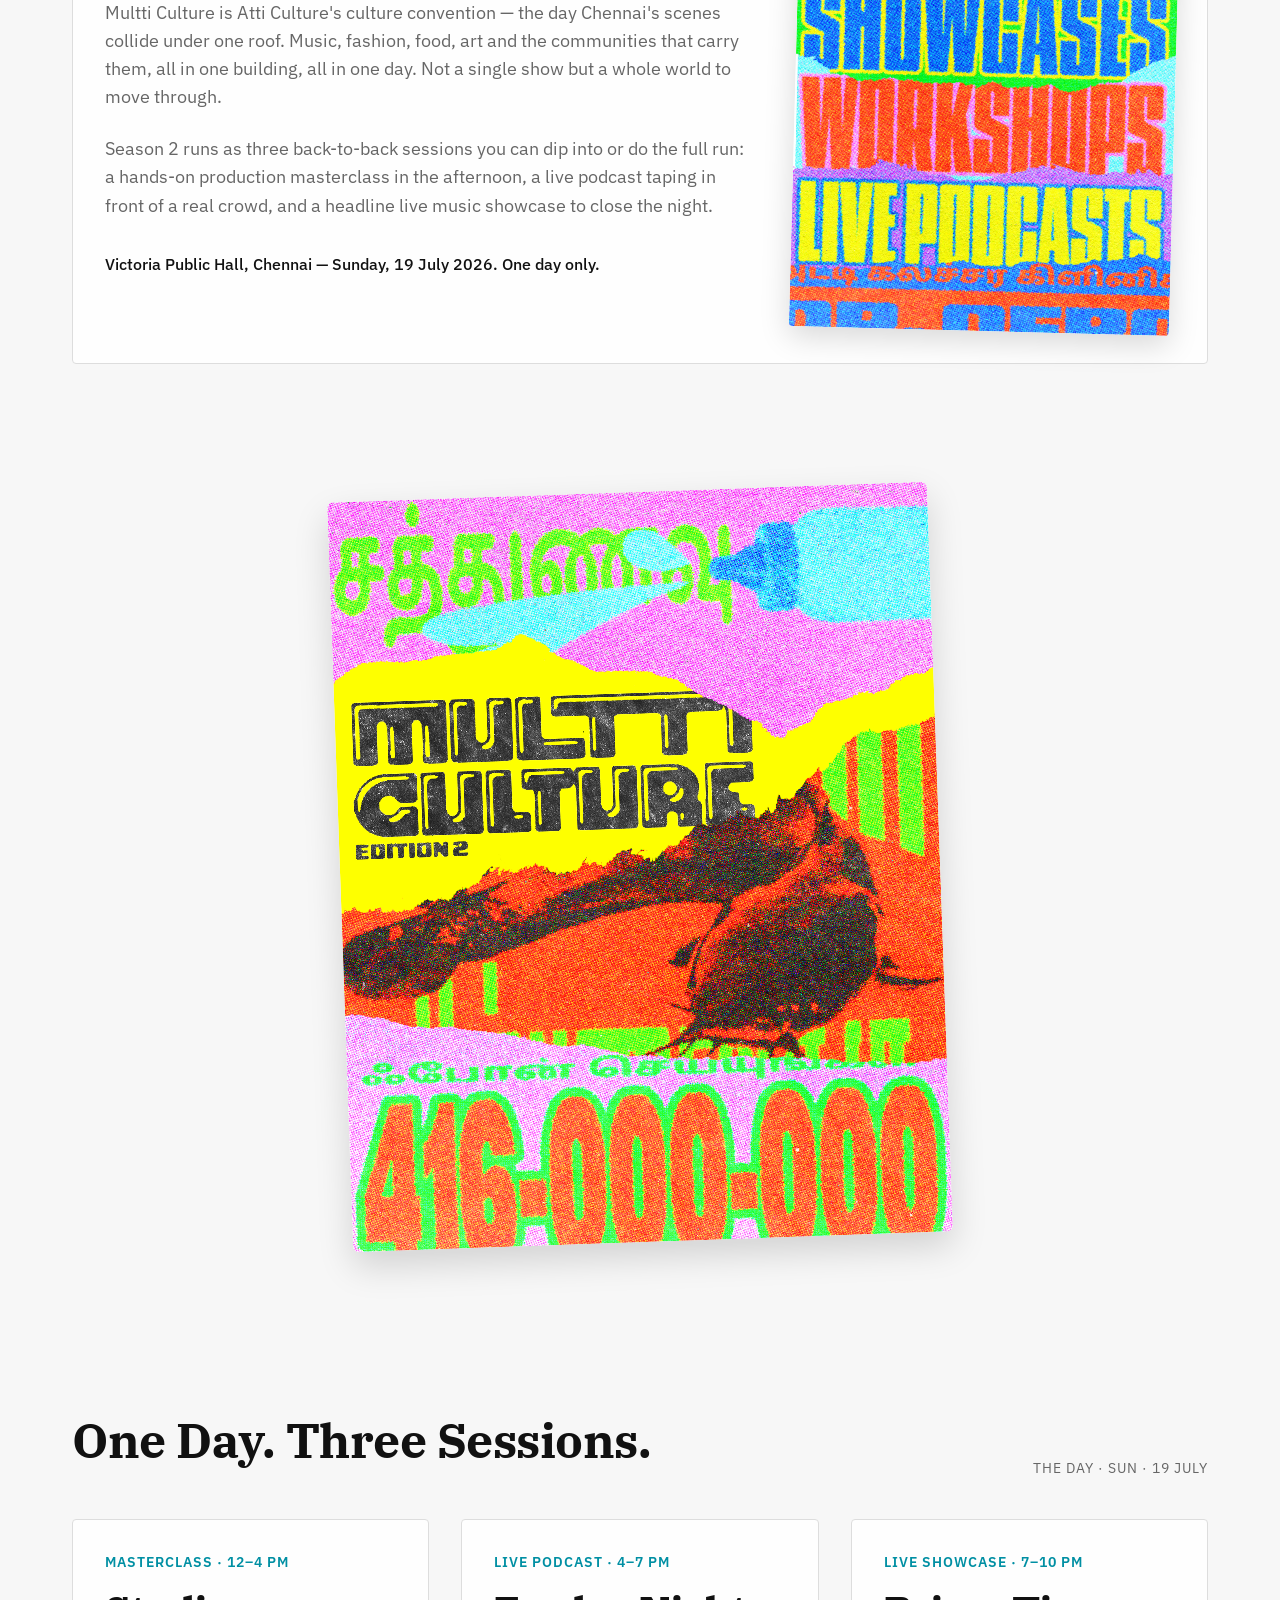
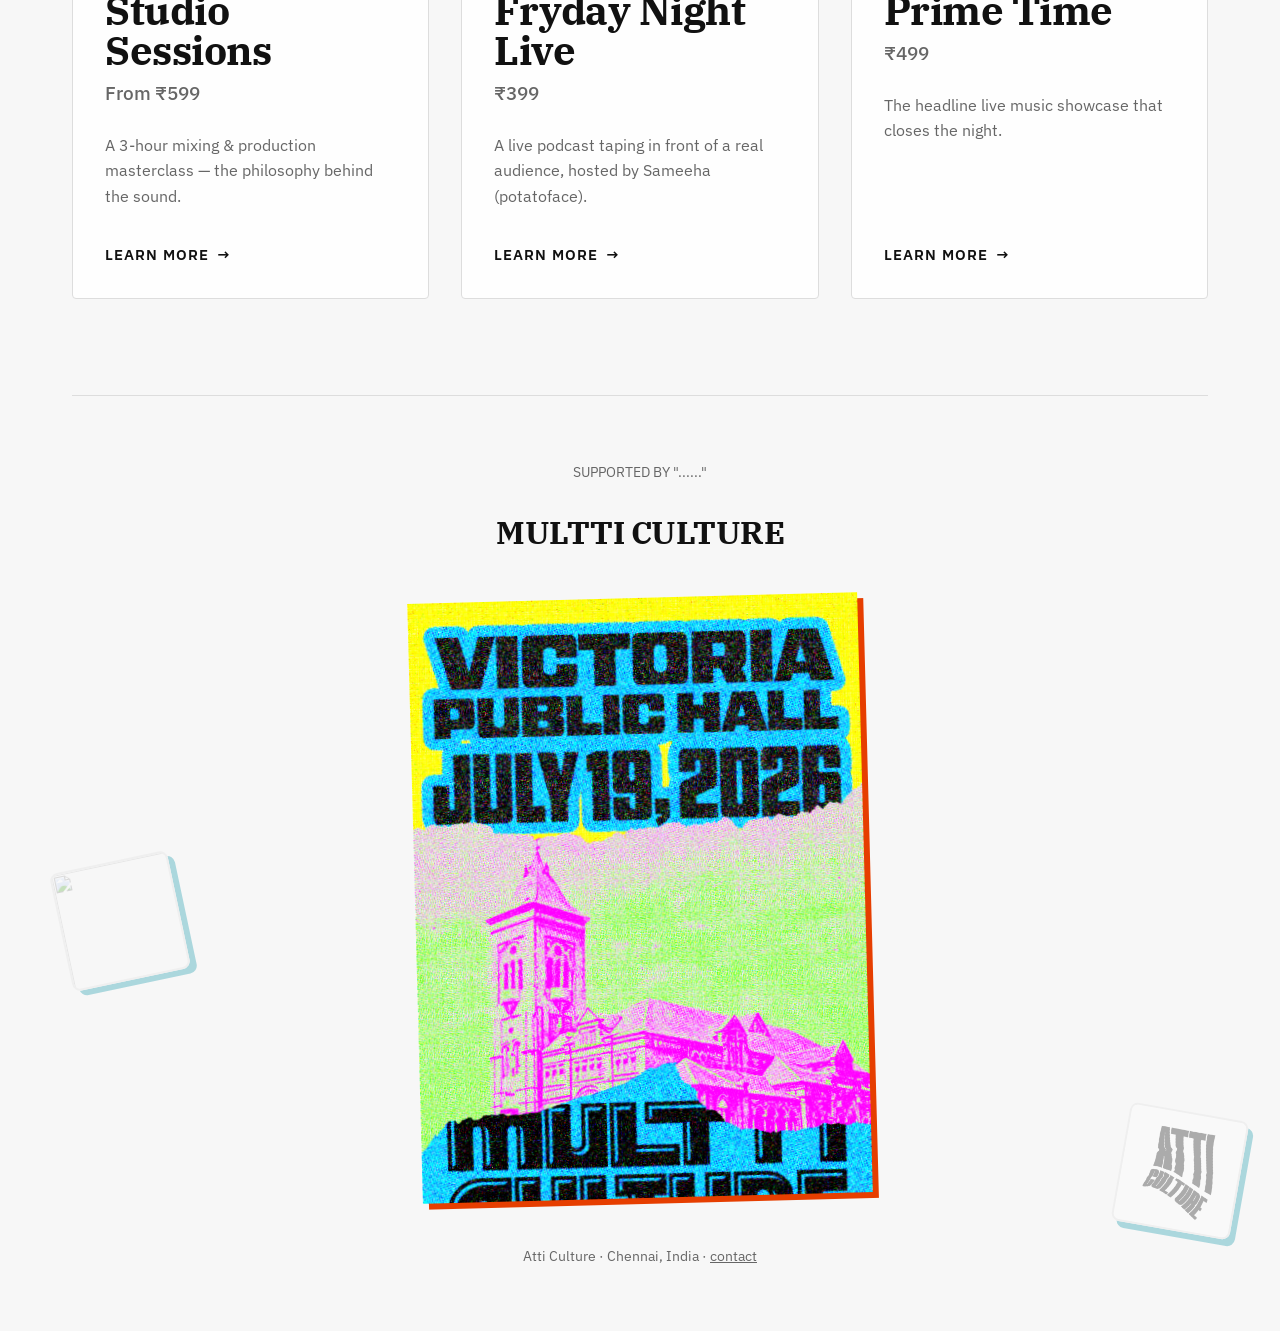
==== commit 5d03433d: "Standardize footer with clickable venue.png poster across all pages" ====
--- a/index.html
+++ b/index.html
@@ -98,7 +98,9 @@
     <footer>
       <p>SUPPORTED BY "......"</p>
       <h2>MULTTI CULTURE</h2>
-      <p><a href="https://maps.app.goo.gl/ZxgMR3MNEGGQnphd8?g_st=aw" target="_blank" rel="noopener noreferrer" style="color: inherit; text-decoration: underline;">Victoria Public Hall, Chennai</a> · Sunday, 19 July 2026</p>
+      <a href="https://maps.app.goo.gl/ZxgMR3MNEGGQnphd8?g_st=aw" target="_blank" rel="noopener noreferrer" style="display: block; margin: 2.5rem auto;">
+        <img src="venue.png" alt="Victoria Public Hall, Chennai · Sunday, 19 July 2026" style="max-width: 450px; width: 90%; filter: contrast(1.15) drop-shadow(6px 6px 0 var(--accent-primary)); transform: rotate(-1.5deg); transition: transform 0.3s ease, filter 0.3s ease;" onmouseover="this.style.transform='scale(1.05) rotate(0deg)'; this.style.filter='contrast(1.2) drop-shadow(8px 8px 0 var(--accent-secondary))'" onmouseout="this.style.transform='scale(1) rotate(-1.5deg)'; this.style.filter='contrast(1.15) drop-shadow(6px 6px 0 var(--accent-primary))'">
+      </a>
       <p>Atti Culture · Chennai, India · <a href="mailto:rohith.abraham@gmail.com" style="text-decoration: underline;">contact</a></p>
     </footer>
   </div>
--- a/styles.css
+++ b/styles.css
@@ -429,7 +429,7 @@
 /* Teaser Video Wrapper */
 .video-wrapper {
   max-width: 900px;
-  width: 90%;
+  width: fit-content;
   margin: 0 auto;
   border-radius: 8px;
   border: 2px solid var(--border-color);
@@ -448,7 +448,9 @@
 }
 
 .teaser-video {
-  width: 100%;
+  max-width: 100%;
+  max-height: 60vh;
+  width: auto;
   height: auto;
   display: block;
   filter: contrast(1.05) saturate(1.1);
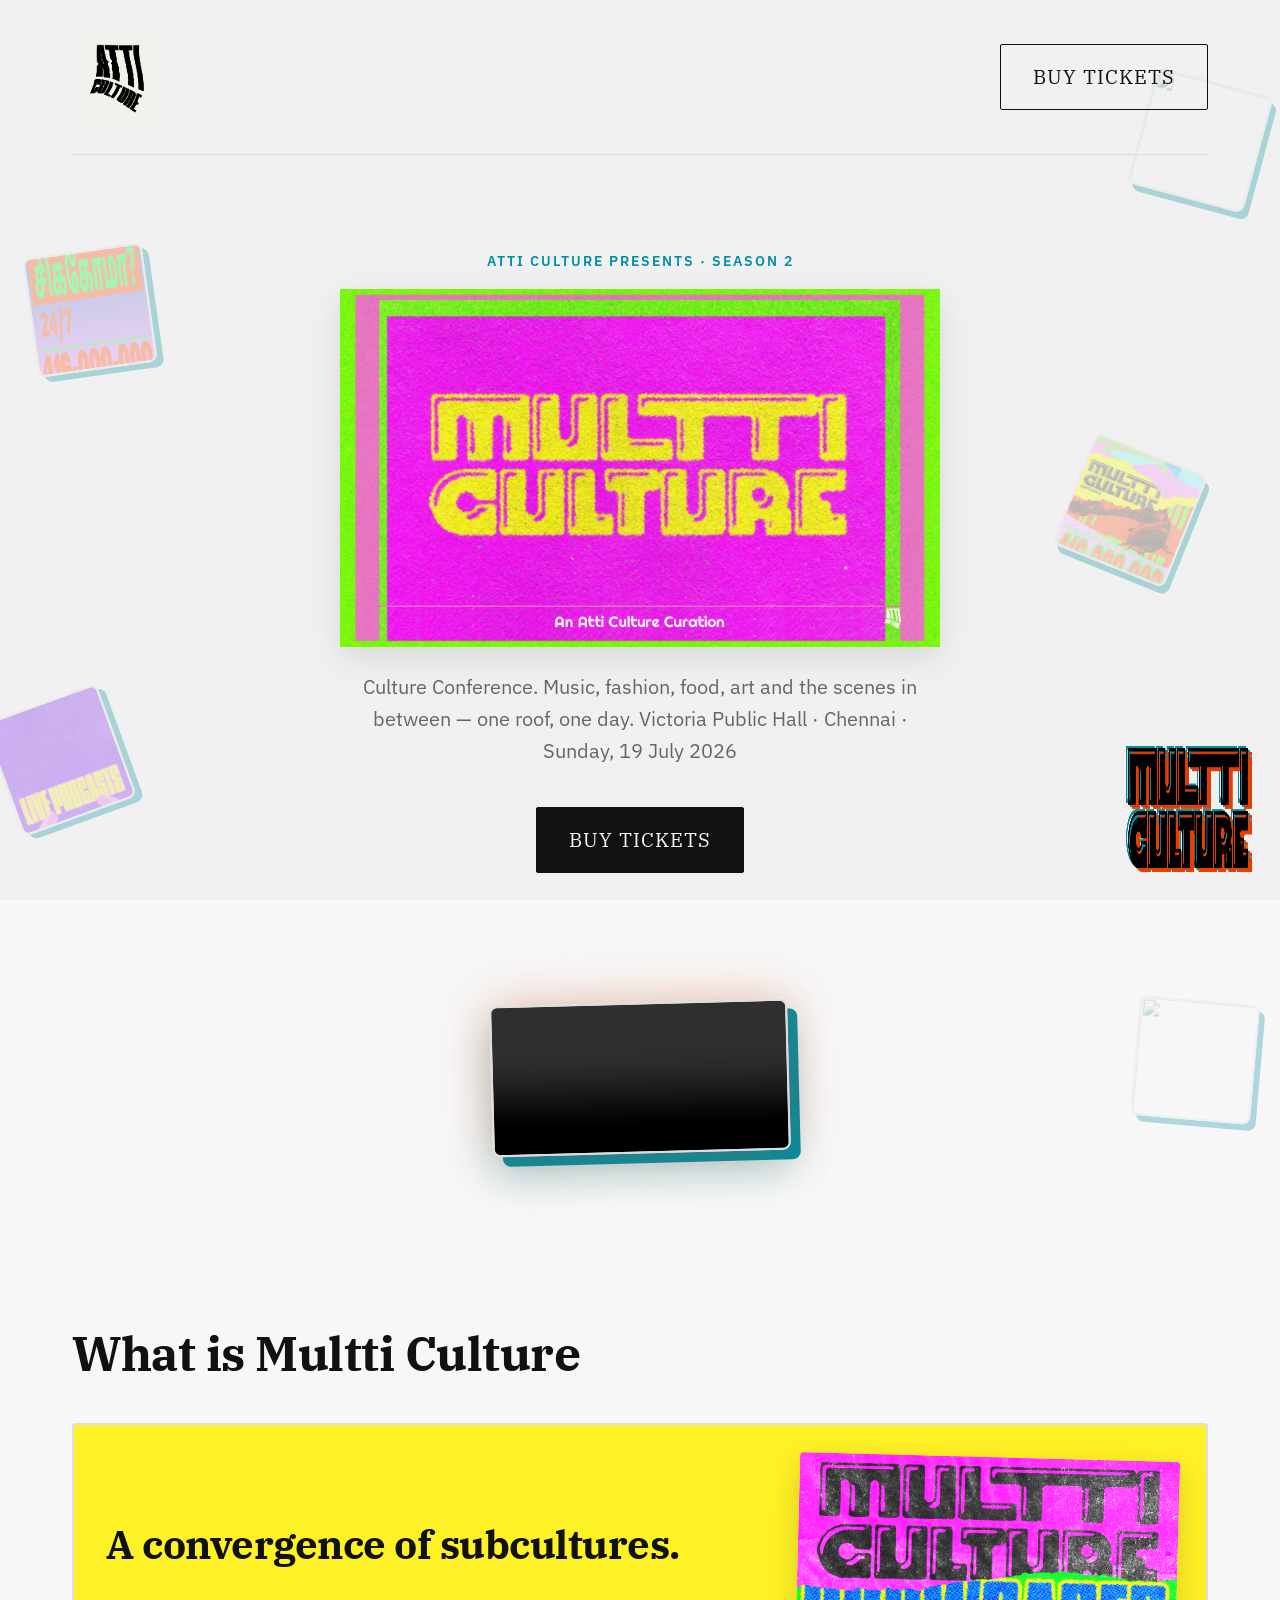
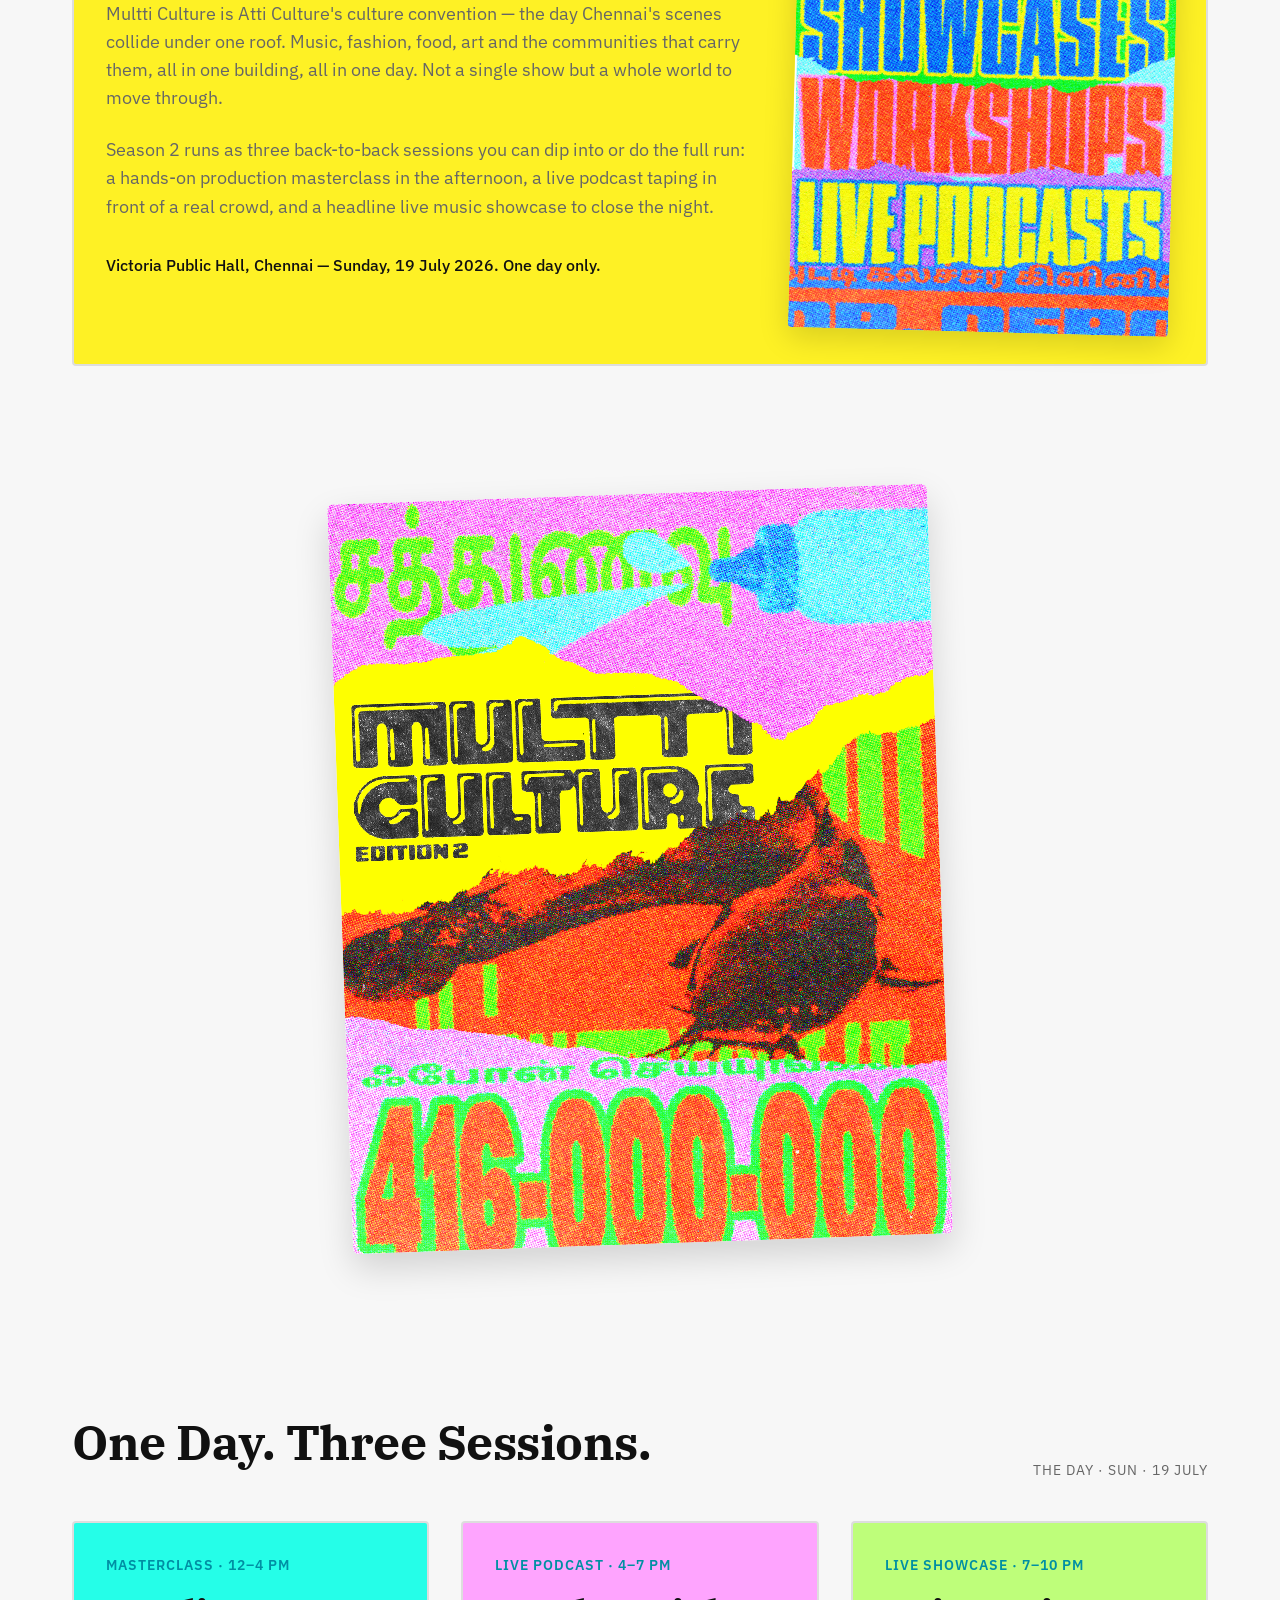
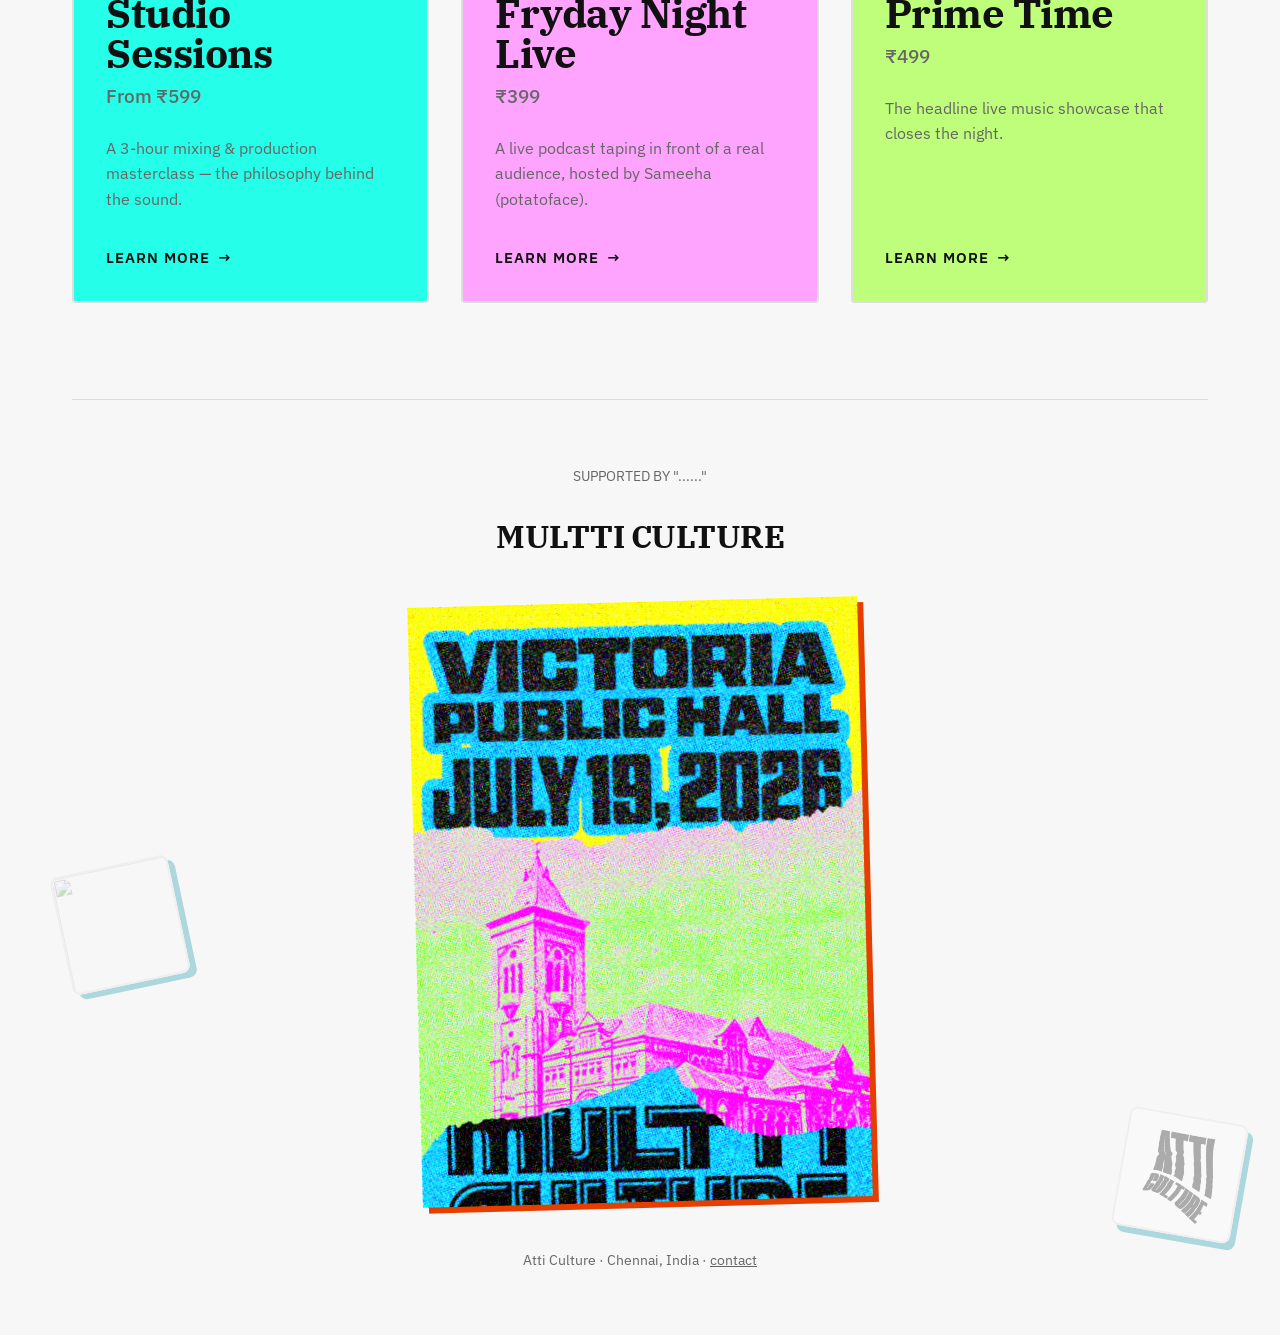
==== commit a6392ad2: "Add spinning sticky logo badge to bottom corner across site" ====
--- a/index.html
+++ b/index.html
@@ -105,5 +105,6 @@
     </footer>
   </div>
 
+  <img src="logo.png" class="sticky-logo" alt="Multti Culture Logo">
 </body>
 </html>
--- a/styles.css
+++ b/styles.css
@@ -78,14 +78,17 @@
   padding: 6rem 0;
 }
 
-/* Crisp Card Style */
+/* Funky Card Style */
 .card {
-  background: var(--bg-card);
-  border: 1px solid var(--border-color);
+  border: 2px solid var(--border-color);
   border-radius: 4px;
   padding: 2rem;
   transition: all 0.3s cubic-bezier(0.175, 0.885, 0.32, 1.275);
 }
+
+.card:nth-child(3n+1) { background: rgba(0, 255, 230, 0.85); }
+.card:nth-child(3n+2) { background: rgba(255, 150, 255, 0.85); }
+.card:nth-child(3n+3) { background: rgba(180, 255, 100, 0.85); }
 
 .card:hover {
   border-color: var(--accent-primary);
@@ -295,13 +298,15 @@
 
 .ticket-option.selected {
   border-color: var(--accent-primary);
-  background: rgba(255, 69, 0, 0.05);
+  border-width: 4px;
+  transform: scale(1.02);
+  box-shadow: 8px 8px 0 var(--accent-primary);
 }
 
 /* General Layout Blocks */
 .content-block {
-  background: var(--bg-card);
-  border: 1px solid var(--border-color);
+  background: rgba(255, 240, 0, 0.85);
+  border: 2px solid var(--border-color);
   padding: 2rem;
   border-radius: 4px;
 }
@@ -457,6 +462,23 @@
   background: #000;
 }
 
+/* Sticky Spinning Logo */
+@keyframes spin {
+  100% { transform: rotate(360deg); }
+}
+
+.sticky-logo {
+  position: fixed;
+  bottom: 2rem;
+  right: 2rem;
+  width: 120px;
+  height: 120px;
+  z-index: 999;
+  pointer-events: none;
+  animation: spin 12s linear infinite;
+  filter: drop-shadow(4px 4px 0 var(--accent-primary)) drop-shadow(-2px -2px 0 var(--accent-secondary));
+}
+
 /* Mobile Responsiveness */
 @media (max-width: 768px) {
   body, .container {
@@ -523,4 +545,11 @@
   div[style*="grid-template-columns: 1fr 1fr"] {
     grid-template-columns: 1fr !important;
   }
-}
+  
+  .sticky-logo {
+    width: 70px;
+    height: 70px;
+    bottom: 1rem;
+    right: 1rem;
+  }
+}
